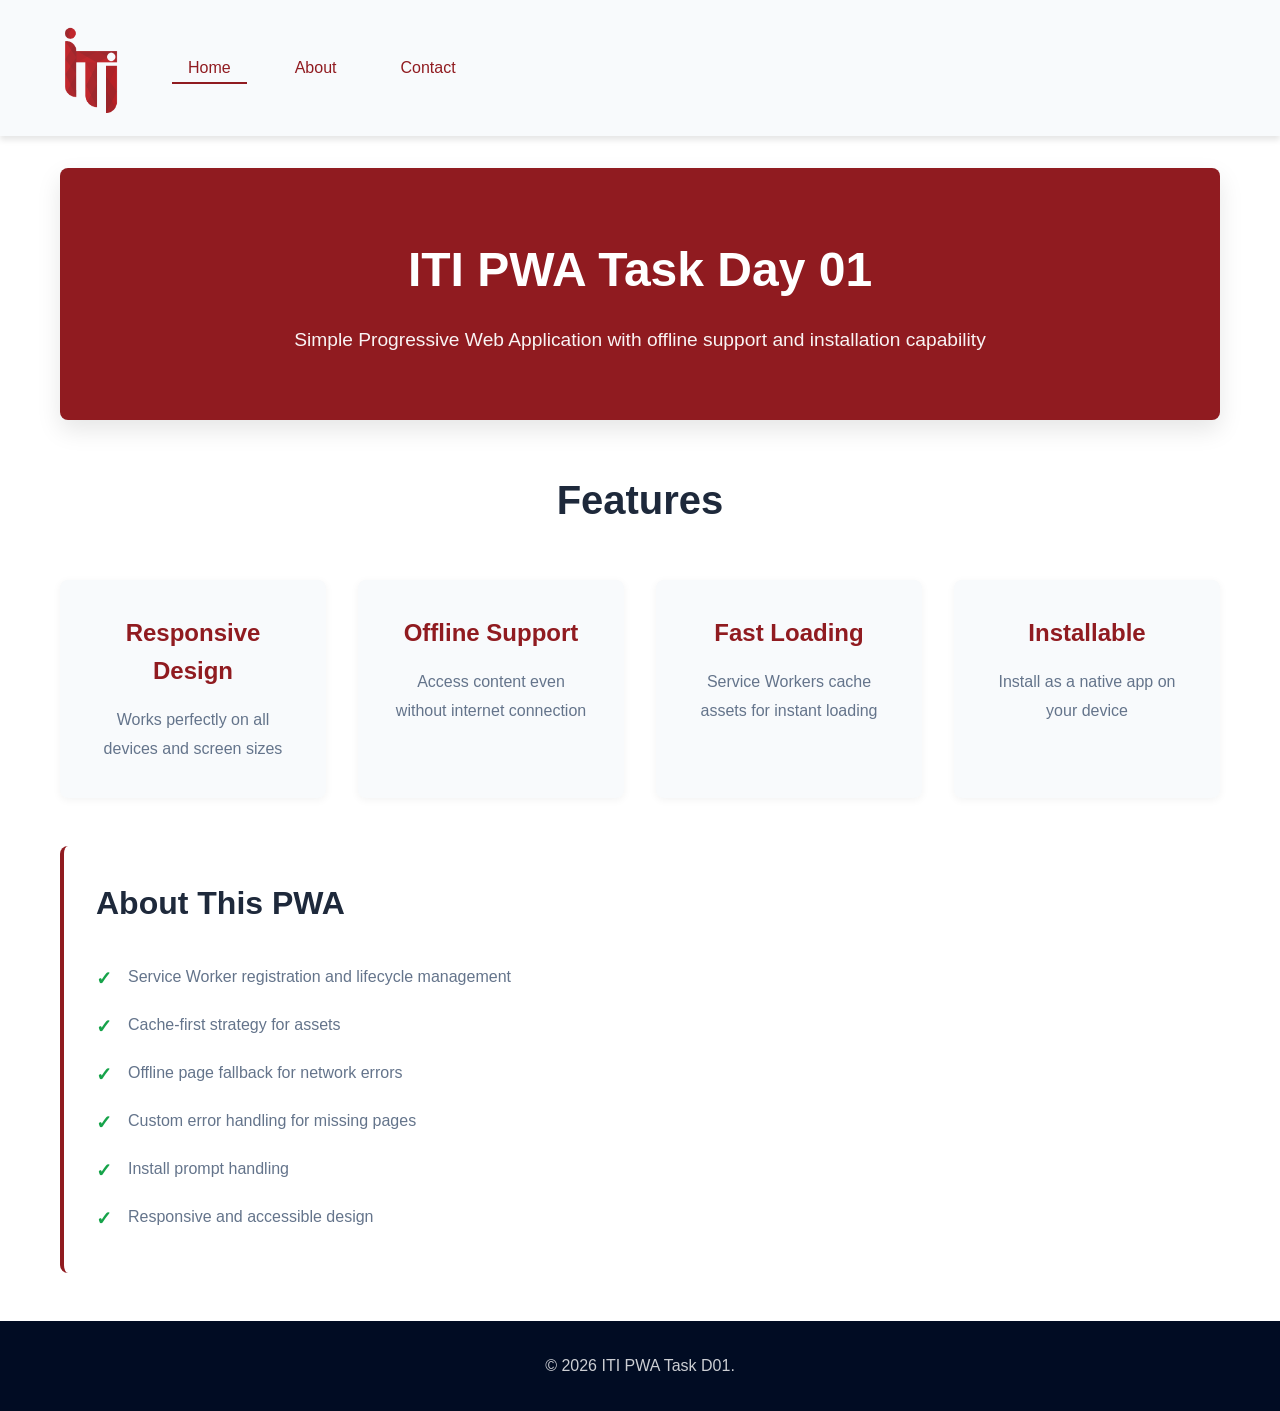
==== index.html @ 5566083b "Initial commit" ====
<!DOCTYPE html>
<html lang="en">

<head>
    <meta charset="UTF-8">
    <meta name="viewport" content="width=device-width, initial-scale=1.0">
    <title>ITI PWA - Home</title>
    <link rel="stylesheet" href="./css/styles.css">
    <link rel="manifest" href="manifest.json">
    <link rel="icon" type="image/png" href="./img/logo.jpg">
</head>

<body>
    <nav class="navbar">
        <div class="container">
            <div class="logo">
                <img src="./img/logo.jpg" alt="">
            </div>
            <ul class="nav-links">
                <li><a href="./index.html" class="active">Home</a></li>
                <li><a href="./pages/about.html">About</a></li>
                <li><a href="./pages/contact.html">Contact</a></li>
            </ul>
            <button id="installBtn" class="install-btn" style="display: none;">
                📥 Install App
            </button>
        </div>
    </nav>

    <main class="container">
        <section class="hero">
            <h1>ITI PWA Task Day 01</h1>
            <p>Simple Progressive Web Application with offline support and installation capability</p>
        </section>

        <section class="features">
            <h2>Features</h2>
            <div class="feature-grid">
                <div class="feature-card">
                    <h3>Responsive Design</h3>
                    <p>Works perfectly on all devices and screen sizes</p>
                </div>
                <div class="feature-card">
                    <h3>Offline Support</h3>
                    <p>Access content even without internet connection</p>
                </div>
                <div class="feature-card">
                    <h3>Fast Loading</h3>
                    <p>Service Workers cache assets for instant loading</p>
                </div>
                <div class="feature-card">
                    <h3>Installable</h3>
                    <p>Install as a native app on your device</p>
                </div>
            </div>
        </section>

        <section class="content">
            <h2>About This PWA</h2>
            <ul>
                <li>Service Worker registration and lifecycle management</li>
                <li>Cache-first strategy for assets</li>
                <li>Offline page fallback for network errors</li>
                <li>Custom error handling for missing pages</li>
                <li>Install prompt handling</li>
                <li>Responsive and accessible design</li>
            </ul>
        </section>
    </main>

    <footer class="footer">
        <p>&copy; 2026 ITI PWA Task D01.</p>
    </footer>

    <div id="installModal" class="modal" style="display: none;">
        <div class="modal-content">
            <span class="close">&times;</span>
            <h2>Install App</h2>
            <p>Install this app on your device</p>
            <button id="confirmInstall" class="btn-primary">Install</button>
            <button id="cancelInstall" class="btn-secondary">Cancel</button>
        </div>
    </div>

    <script src="./js/script.js"></script>
</body>

</html>
---- css/styles.css ----
:root {
    --primary-color: #901b20;
    --secondary-color: #901b216e;
    --success-color: #16a34a;
    --danger-color: #dc2626;
    --warning-color: #ea580c;
    --bg-light: #f8fafc;
    --bg-dark: #010c23;
    --text-dark: #1e293b;
    --text-light: #64748b;
    --border-color: #e2e8f0;
    --shadow: 0 4px 6px rgba(0, 0, 0, 0.1);
    --shadow-lg: 0 10px 25px rgba(0, 0, 0, 0.1);
}

* {
    margin: 0;
    padding: 0;
    box-sizing: border-box;
}

html {
    scroll-behavior: smooth;
}
body {
    font-family: 'Segoe UI', Tahoma, Geneva, Verdana, sans-serif;
    line-height: 1.6;
    color: var(--text-dark);
    background-color: #fff;
}

.container {
    max-width: 1200px;
    margin: 0 auto;
    padding: 0 20px;
}

.navbar {
    background:var(--bg-light);
    padding: 1rem 0;
    box-shadow: var(--shadow);
    position: sticky;
    top: 0;
    z-index: 100;
}

.navbar .container {
    display: flex;
    justify-content: space-between;
    align-items: center;
}

.navbar .logo h1 {
    color: var(--primary-color);
    font-size: 1.8rem;
    font-weight: bold;
    letter-spacing: 2px;
}

.logo img {
    width: 5vw;
    height: auto;
}

.navbar .nav-links {
    display: flex;
    list-style: none;
    gap: 2rem;
    flex: 1;
    margin-left: 3rem;
}

.navbar .nav-links a {
    color: var(--primary-color);
    text-decoration: none;
    font-weight: 500;
    transition: all 0.3s ease;
    padding: 0.5rem 1rem;
    border-radius: 4px;
    position: relative;
}

.navbar .nav-links a::after {
    content: '';
    position: absolute;
    bottom: 0;
    left: 0;
    width: 0;
    height: 2px;
    background: var(--primary-color);
    transition: width 0.3s ease;
}

.navbar .nav-links a:hover::after,
.navbar .nav-links a.active::after {
    width: 100%;
}


.install-btn {
    background: var(--primary-color);
    color: #fff;
    border: none;
    padding: 0.7rem 1.5rem;
    border-radius: 24px;
    font-weight: 600;
    cursor: pointer;
    transition: all 0.3s ease;
    font-size: 0.95rem;
}

.install-btn:hover {
    transform: translateY(-2px);
}

.install-btn:active {
    transform: translateY(0);
}

.hero {
    background: var(--primary-color);
    color: white;
    padding: 4rem 2rem;
    border-radius: 8px;
    text-align: center;
    margin: 2rem 0;
    box-shadow: var(--shadow-lg);
}

.hero h1 {
    font-size: 3rem;
    margin-bottom: 1rem;
    font-weight: bold;
}

.hero p {
    font-size: 1.2rem;
    opacity: 0.95;
}

.features {
    margin: 3rem 0;
}

.features h2 {
    text-align: center;
    font-size: 2.5rem;
    margin-bottom: 3rem;
    color: var(--text-dark);
}

.feature-grid {
    display: grid;
    grid-template-columns: repeat(auto-fit, minmax(250px, 1fr));
    gap: 2rem;
}

.feature-card {
    background: var(--bg-light);
    padding: 2rem;
    border-radius: 8px;
    text-align: center;
    transition: all 0.3s ease;
    border: 2px solid transparent;
    box-shadow: 0 2px 8px rgba(0, 0, 0, 0.05);
}

.feature-card:hover {
    border-color: var(--primary-color);
    transform: translateY(-5px);
    box-shadow: var(--shadow-lg);
}

.feature-card h3 {
    font-size: 1.5rem;
    margin-bottom: 1rem;
    color: var(--primary-color);
}

.feature-card p {
    color: var(--text-light);
    line-height: 1.8;
}

.content {
    background: white;
    padding: 2rem;
    margin: 2rem 0;
    border-radius: 8px;
    border-left: 4px solid var(--primary-color);
}

.content h2 {
    color: var(--text-dark);
    margin-bottom: 1.5rem;
    font-size: 2rem;
}

.content p {
    color: var(--text-light);
    margin-bottom: 1rem;
    line-height: 1.8;
}

.content ul {
    list-style: none;
    margin-left: 0;
}

.content li {
    padding: 0.7rem 0;
    padding-left: 2rem;
    position: relative;
    color: var(--text-light);
}

.content li:before {
    content: "✓";
    position: absolute;
    left: 0;
    color: var(--success-color);
    font-weight: bold;
    font-size: 1.2rem;
}

.page-header {
    background: var(--primary-color);
    color: white;
    padding: 3rem 2rem;
    border-radius: 8px;
    text-align: center;
    margin: 2rem 0;
}

.page-header h1 {
    font-size: 2.5rem;
    margin-bottom: 0.5rem;
}

.page-header p {
    font-size: 1.1rem;
    opacity: 0.95;
}

.contact-container {
    display: grid;
    grid-template-columns: 1fr 1fr;
    gap: 3rem;
    margin: 2rem 0;
}

.contact-form {
    background: var(--bg-light);
    padding: 2rem;
    border-radius: 8px;
    box-shadow: var(--shadow);
}

.contact-form h2 {
    margin-bottom: 1.5rem;
    color: var(--text-dark);
}

.form-group {
    margin-bottom: 1.5rem;
}

.form-group label {
    display: block;
    margin-bottom: 0.5rem;
    font-weight: 600;
    color: var(--text-dark);
}

.form-group input,
.form-group textarea {
    width: 100%;
    padding: 0.8rem;
    border: 2px solid var(--border-color);
    border-radius: 4px;
    font-family: inherit;
    font-size: 1rem;
    transition: all 0.3s ease;
}

.form-group input:focus,
.form-group textarea:focus {
    outline: none;
    border-color: var(--primary-color);
    box-shadow: 0 0 0 3px rgba(37, 99, 235, 0.1);
}

.form-message {
    margin-top: 1rem;
    padding: 1rem;
    border-radius: 4px;
    text-align: center;
    font-weight: 600;
}

.form-message.success {
    background: rgba(22, 163, 74, 0.1);
    color: var(--success-color);
    display: block !important;
}

.form-message.error {
    background: rgba(220, 38, 38, 0.1);
    color: var(--danger-color);
    display: block !important;
}

.contact-info {
    background: var(--bg-light);
    padding: 2rem;
    border-radius: 8px;
    height: fit-content;
}

.contact-info h2 {
    margin-bottom: 2rem;
    color: var(--text-dark);
}

.info-item {
    margin-bottom: 2rem;
    padding-bottom: 2rem;
    border-bottom: 1px solid var(--border-color);
}

.info-item:last-child {
    border-bottom: none;
    margin-bottom: 0;
    padding-bottom: 0;
}

.info-item h3 {
    color: var(--primary-color);
    margin-bottom: 0.8rem;
    font-size: 1.2rem;
}

.info-item p {
    color: var(--text-light);
    line-height: 1.8;
}

.info-item a {
    color: var(--primary-color);
    text-decoration: none;
    transition: color 0.3s ease;
}



.social-links {
    display: flex;
    gap: 1rem;
    flex-wrap: wrap;
}

.social-links a {
    display: inline-block;
    background: var(--primary-color);
    color: white;
    padding: 0.6rem 1.2rem;
    border-radius: 4px;
    text-decoration: none;
    transition: all 0.3s ease;
}

.social-links a:hover {
    transform: translateY(-2px);
}

.btn-primary,
.btn-secondary,
.btn-link {
    display: inline-block;
    padding: 0.8rem 1.8rem;
    border: none;
    border-radius: 4px;
    font-weight: 600;
    cursor: pointer;
    transition: all 0.3s ease;
    text-decoration: none;
    text-align: center;
    font-size: 1rem;
}

.btn-primary {
    background: var(--primary-color);
    color: white;
}

.btn-primary:hover {
    transform: translateY(-2px);
    box-shadow: var(--shadow);
}

.btn-secondary {
    background: white;
    color: var(--primary-color);
    border: 2px solid var(--primary-color);
}

.btn-secondary:hover {
    background: var(--primary-color);
    color: white;
}

.error-page {
    background: linear-gradient(135deg, var(--bg-light) 0%, #f1f5f9 100%);
    min-height: 70vh;
    display: flex;
    align-items: center;
    justify-content: center;
    padding: 2rem;
    border-radius: 8px;
    margin: 2rem 0;
}

.error-content {
    text-align: center;
    max-width: 600px;
    background: white;
    padding: 3rem 2rem;
    border-radius: 8px;
    box-shadow: var(--shadow-lg);
}

.error-icon {
    font-size: 5rem;
    margin-bottom: 1rem;
}

.error-content h1 {
    color: var(--text-dark);
    font-size: 2.5rem;
    margin-bottom: 1rem;
}

.error-content p {
    color: var(--text-light);
    margin-bottom: 2rem;
    font-size: 1.1rem;
}

.error-details {
    text-align: left;
    background: var(--bg-light);
    padding: 1.5rem;
    border-radius: 4px;
    margin: 2rem 0;
}

.error-details h3 {
    color: var(--primary-color);
    margin-bottom: 1rem;
}

.error-details ul {
    list-style: none;
    padding: 0;
}

.error-details li {
    padding: 0.5rem 0;
    color: var(--text-light);
}

.action-buttons {
    display: flex;
    gap: 1rem;
    justify-content: center;
    margin: 2rem 0;
    flex-wrap: wrap;
}

.suggestions {
    text-align: left;
    top: 50%;
    left: 50%;
    transform: translate(-50%, -50%);
}

.modal {
    position: fixed;
    top: 50%;
    left: 50%;
    transform: translate(-50%, -50%);
    display: flext;
    text-align: center;
    justify-content: center;
    align-items: center;
    width: 40vw;
}

.modal-content {
    background: white;
    padding: 2rem;
    border-radius: 8px;
    max-width: 500px;
    width: 90%;
    box-shadow: var(--shadow-lg);
    position: relative;
    animation: slideIn 0.3s ease;
}

.close {
    position: absolute;
    top: 1rem;
    right: 1.5rem;
    font-size: 2rem;
    cursor: pointer;
    color: var(--text-light);
    transition: color 0.3s ease;
}

.close:hover {
    color: var(--text-dark);
}

.modal-content h2 {
    color: var(--text-dark);
    margin-bottom: 1rem;
}

.modal-content p {
    color: var(--text-light);
    margin-bottom: 2rem;
    line-height: 1.8;
}

.modal-content .btn-primary,
.modal-content .btn-secondary {
    margin: 0.5rem;
}

.footer {
    background: var(--bg-dark);
    color: white;
    text-align: center;
    padding: 2rem;
    margin-top: 3rem;
}

.footer p {
    opacity: 0.8;
    margin: 0;
}

@media (max-width: 768px) {
    .navbar .container {
        flex-direction: column;
        gap: 1rem;
    }

    .navbar .nav-links {
        margin-left: 0;
        gap: 1rem;
        order: 3;
        width: 100%;
        margin-top: 1rem;
    }

    .navbar .install-btn {
        order: 2;
    }

    .hero h1 {
        font-size: 2rem;
    }

    .hero p {
        font-size: 1rem;
    }

    .feature-grid {
        grid-template-columns: 1fr;
    }

    .contact-container {
        grid-template-columns: 1fr;
        gap: 2rem;
    }

    .navigation-links {
        flex-direction: column;
    }

    .page-header h1 {
        font-size: 2rem;
    }

    .modal-content {
        width: 95%;
    }
}

@media (max-width: 480px) {
    .navbar .logo h1 {
        font-size: 1.4rem;
    }

    .navbar .nav-links {
        gap: 0.5rem;
    }

    .navbar .nav-links a {
        padding: 0.4rem 0.8rem;
        font-size: 0.9rem;
    }

    .hero h1 {
        font-size: 1.5rem;
    }

    .hero p {
        font-size: 0.95rem;
    }

    .features h2 {
        font-size: 2rem;
    }

    .error-content {
        padding: 2rem 1rem;
    }

    .error-icon {
        font-size: 4rem;
    }

    .error-content h1 {
        font-size: 1.8rem;
    }
}
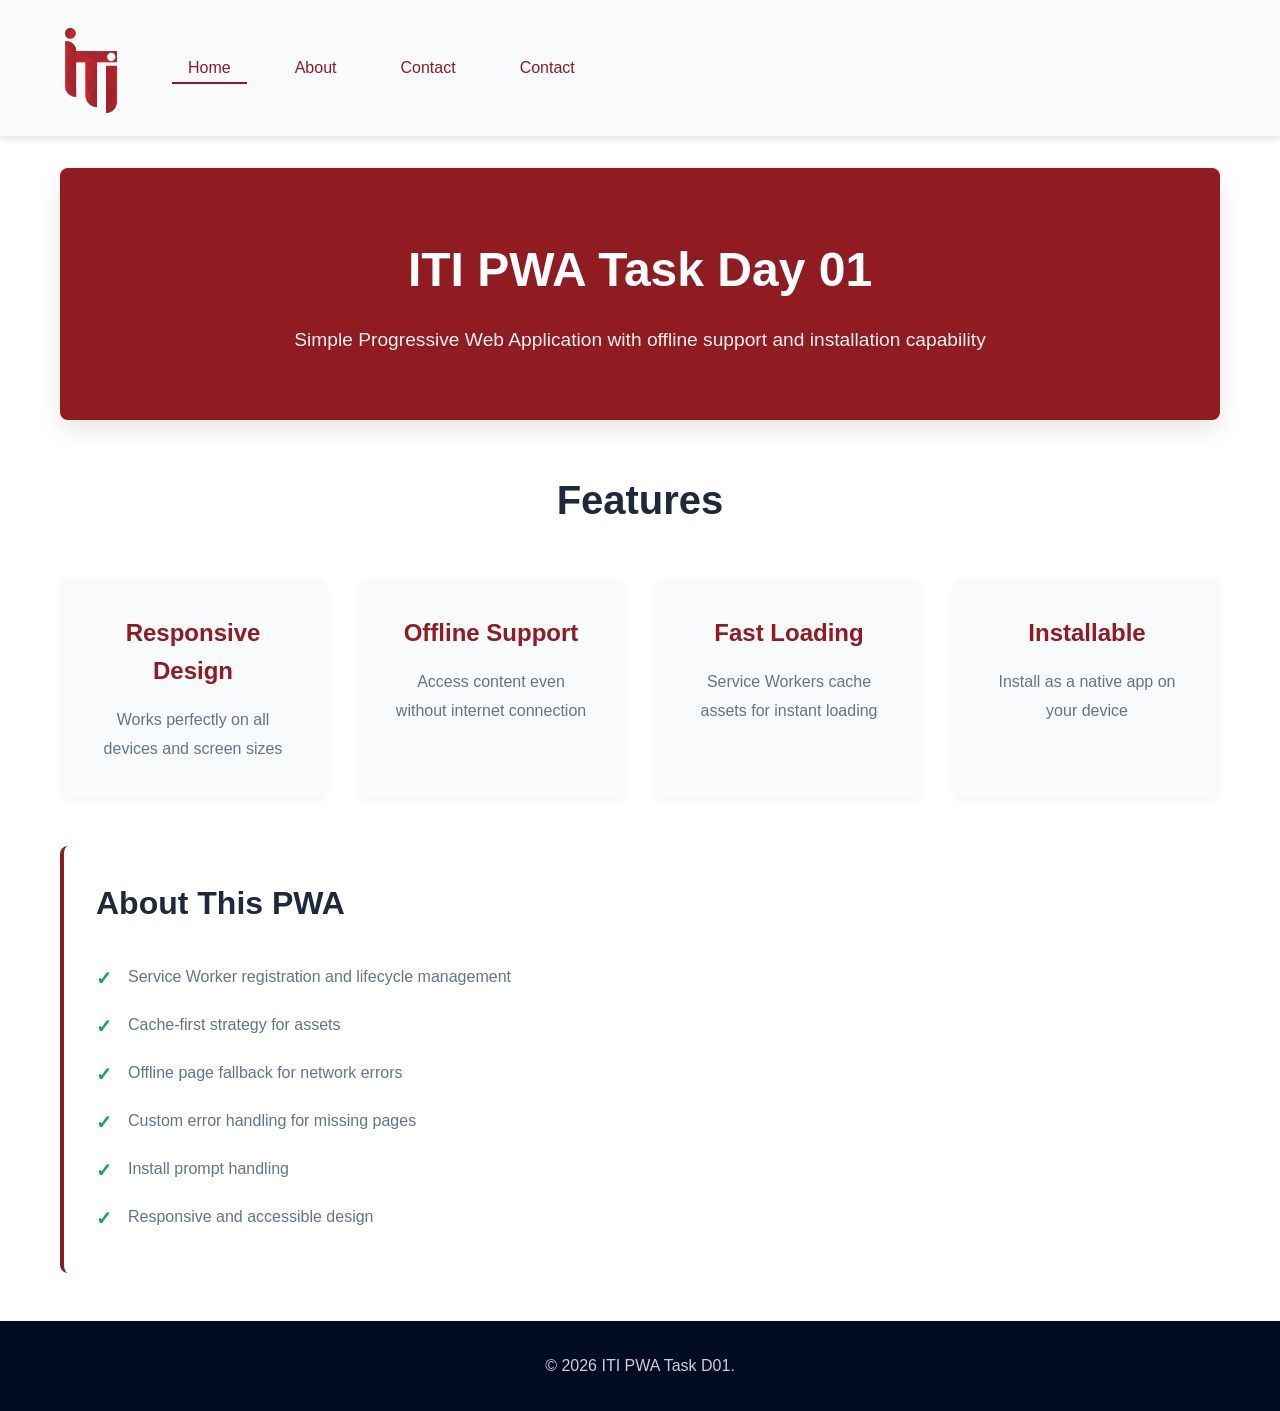
==== commit 766eeda7: "fix the fetch part" ====
--- a/index.html
+++ b/index.html
@@ -20,6 +20,7 @@
                 <li><a href="./index.html" class="active">Home</a></li>
                 <li><a href="./pages/about.html">About</a></li>
                 <li><a href="./pages/contact.html">Contact</a></li>
+                <li><a href="./pages/codntact.html">Contact</a></li>
             </ul>
             <button id="installBtn" class="install-btn" style="display: none;">
                 📥 Install App
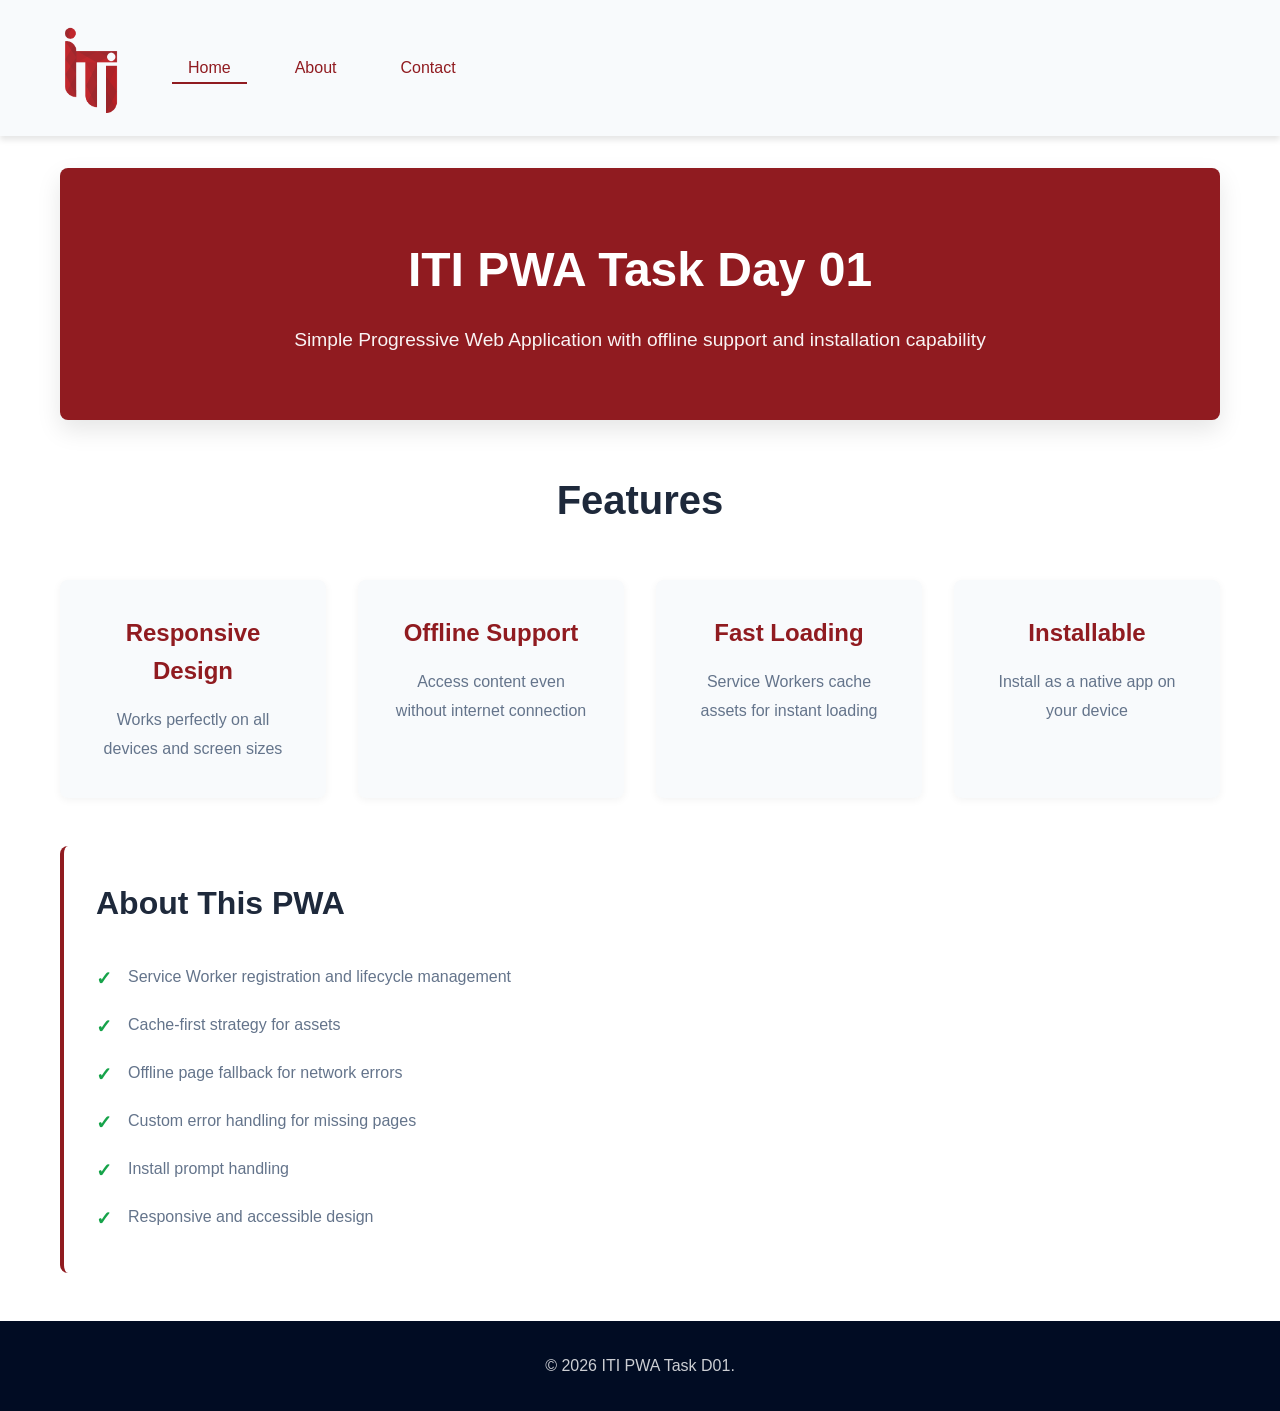
==== commit 28cfbbf2: "Remove Invalid nav item" ====
--- a/index.html
+++ b/index.html
@@ -20,7 +20,6 @@
                 <li><a href="./index.html" class="active">Home</a></li>
                 <li><a href="./pages/about.html">About</a></li>
                 <li><a href="./pages/contact.html">Contact</a></li>
-                <li><a href="./pages/codntact.html">Contact</a></li>
             </ul>
             <button id="installBtn" class="install-btn" style="display: none;">
                 📥 Install App
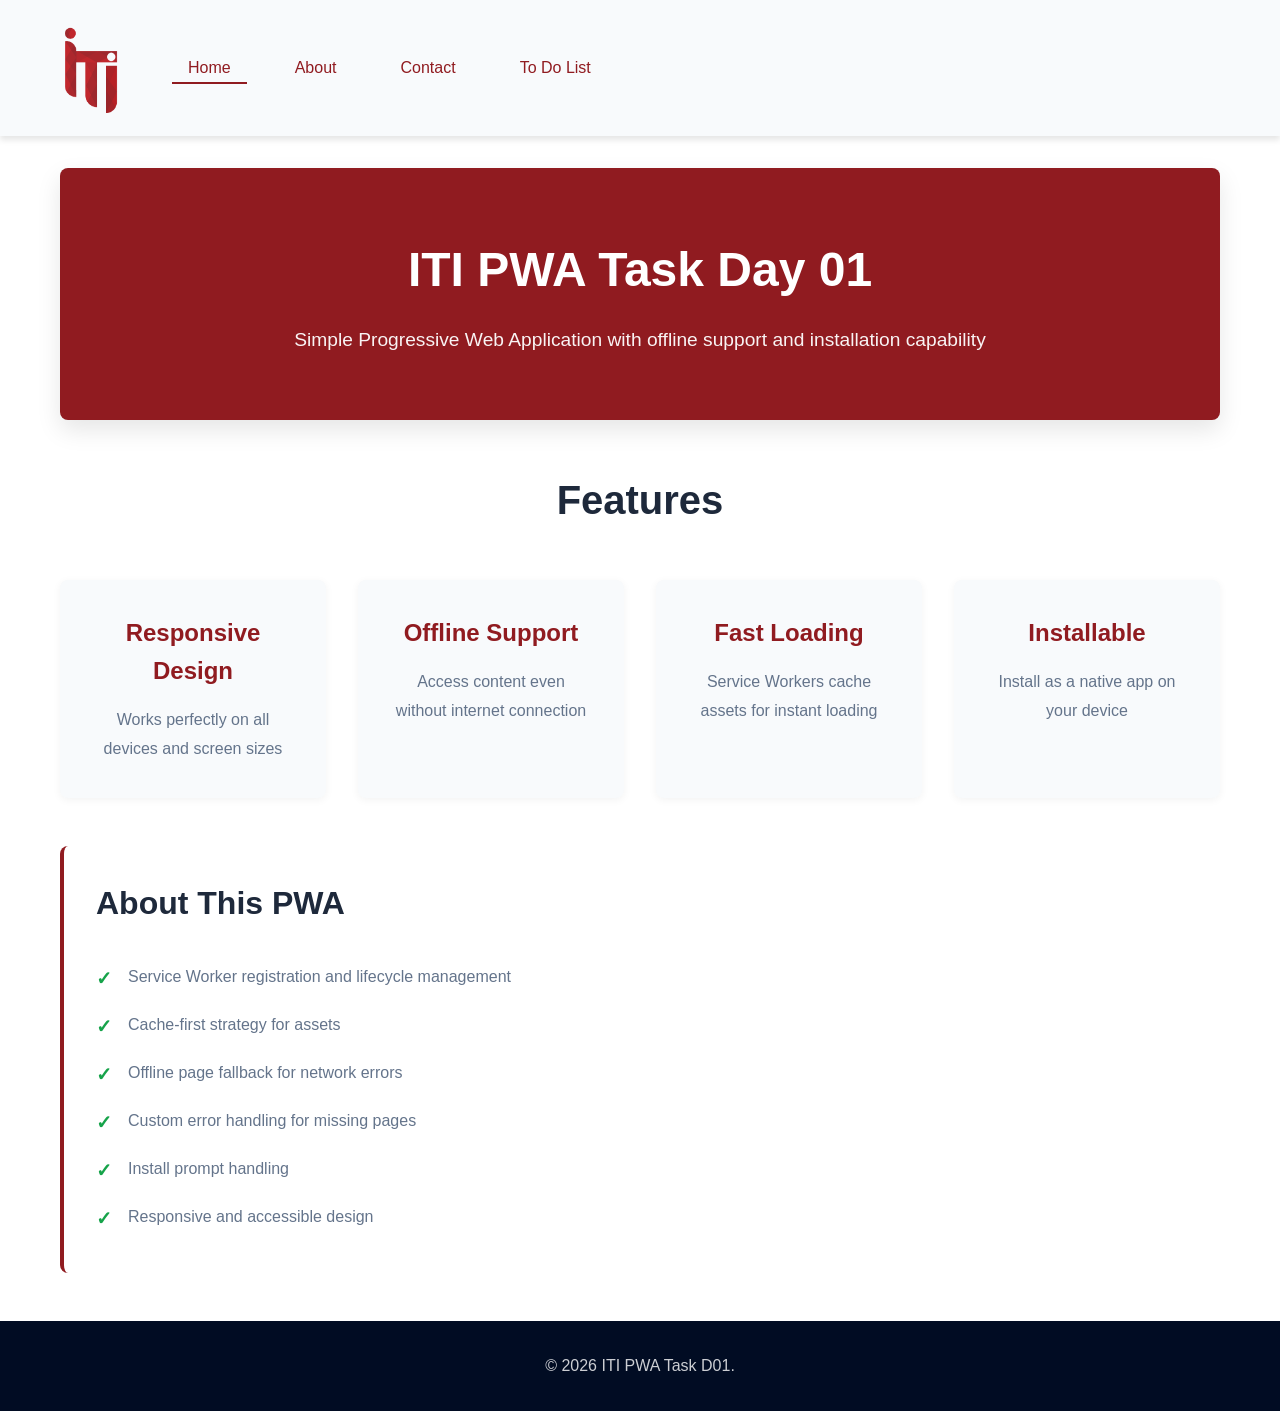
==== commit 7dee2363: "add notifications part" ====
--- a/index.html
+++ b/index.html
@@ -20,6 +20,7 @@
                 <li><a href="./index.html" class="active">Home</a></li>
                 <li><a href="./pages/about.html">About</a></li>
                 <li><a href="./pages/contact.html">Contact</a></li>
+                <li><a href="./pages/todo.html">To Do List</a></li>
             </ul>
             <button id="installBtn" class="install-btn" style="display: none;">
                 📥 Install App
--- a/css/styles.css
+++ b/css/styles.css
@@ -537,6 +537,193 @@
     margin: 0.5rem;
 }
 
+.todo-wrapper {
+    background: white;
+    padding: 2rem;
+    border-radius: 8px;
+    margin: 2rem 0;
+    box-shadow: var(--shadow-lg);
+    max-width: 800px;
+    margin-left: auto;
+    margin-right: auto;
+}
+
+.todo-wrapper h1 {
+    color: var(--text-dark);
+    text-align: center;
+    margin: 2rem 0;
+    font-size: 2.5rem;
+    border-bottom: 3px solid var(--primary-color);
+    padding-bottom: 1rem;
+}
+
+.task-form {
+    background: var(--bg-light);
+    padding: 2rem;
+    border-radius: 8px;
+    margin-bottom: 2rem;
+    border-left: 4px solid var(--primary-color);
+}
+
+.task-form .form-group {
+    margin-bottom: 1.5rem;
+}
+
+.task-form label {
+    display: block;
+    margin-bottom: 0.5rem;
+    font-weight: 600;
+    color: var(--text-dark);
+}
+
+.task-form input[type="text"],
+.task-form input[type="datetime-local"] {
+    width: 100%;
+    padding: 0.8rem;
+    border: 2px solid var(--border-color);
+    border-radius: 4px;
+    font-family: inherit;
+    font-size: 1rem;
+    transition: all 0.3s ease;
+}
+
+.task-form input[type="text"]:focus,
+.task-form input[type="datetime-local"]:focus {
+    outline: none;
+    border-color: var(--primary-color);
+    box-shadow: 0 0 0 3px rgba(144, 27, 32, 0.1);
+}
+
+.task-form input[type="submit"] {
+    width: 100%;
+}
+
+.tasks-container {
+    margin-top: 2rem;
+    min-height: 100px;
+}
+
+.no-tasks {
+    text-align: center;
+    color: var(--text-light);
+    padding: 3rem 2rem;
+    font-size: 1.1rem;
+    background: var(--bg-light);
+    border-radius: 8px;
+}
+
+.task {
+    background: white;
+    border: 2px solid var(--border-color);
+    padding: 1.5rem;
+    margin-bottom: 1rem;
+    border-radius: 8px;
+    transition: all 0.3s ease;
+    display: flex;
+    justify-content: space-between;
+    align-items: center;
+}
+
+.task:hover {
+    border-color: var(--primary-color);
+    box-shadow: var(--shadow);
+    transform: translateY(-2px);
+}
+
+.task.done {
+    background: rgba(22, 163, 74, 0.05);
+    border-color: var(--success-color);
+}
+
+.task.done .task-name {
+    text-decoration: line-through;
+    color: var(--text-light);
+}
+
+.task.overdue {
+    border-left: 5px solid var(--danger-color);
+    background: rgba(220, 38, 38, 0.03);
+}
+
+.task-content {
+    flex: 1;
+}
+
+.task-name {
+    display: block;
+    font-size: 1.2rem;
+    margin-bottom: 0.5rem;
+    color: var(--text-dark);
+    word-break: break-word;
+}
+
+.task-date {
+    display: block;
+    color: var(--text-light);
+    font-size: 0.9rem;
+}
+
+.task-actions {
+    display: flex;
+    gap: 1rem;
+    margin-left: 1rem;
+}
+
+.btn-complete,
+.btn-delete {
+    background: none;
+    border: none;
+    cursor: pointer;
+    font-size: 1.2rem;
+    transition: all 0.3s ease;
+    padding: 0.5rem;
+    border-radius: 4px;
+}
+
+.btn-complete {
+    color: var(--success-color);
+}
+
+.btn-complete:hover {
+    background: rgba(22, 163, 74, 0.1);
+    transform: scale(1.2);
+}
+
+.btn-delete {
+    color: var(--danger-color);
+}
+
+.btn-delete:hover {
+    background: rgba(220, 38, 38, 0.1);
+    transform: scale(1.2);
+}
+
+.btn-danger {
+    display: inline-block;
+    padding: 0.8rem 1.5rem;
+    background: var(--danger-color);
+    color: white;
+    border: none;
+    border-radius: 4px;
+    font-weight: 600;
+    cursor: pointer;
+    transition: all 0.3s ease;
+    font-size: 1rem;
+    margin-bottom: 1rem;
+    width: 100%;
+}
+
+.btn-danger:hover {
+    transform: translateY(-2px);
+    box-shadow: var(--shadow);
+}
+
+.btn-danger:disabled {
+    opacity: 0.5;
+    cursor: not-allowed;
+    transform: none;
+}
+
 .footer {
     background: var(--bg-dark);
     color: white;
@@ -596,6 +783,30 @@
     .modal-content {
         width: 95%;
     }
+
+    .todo-wrapper {
+        padding: 1.5rem;
+    }
+
+    .todo-wrapper h1 {
+        font-size: 2rem;
+    }
+
+    .task {
+        flex-direction: column;
+        align-items: flex-start;
+    }
+
+    .task-actions {
+        width: 100%;
+        margin-left: 0;
+        margin-top: 1rem;
+        justify-content: flex-end;
+    }
+
+    .task-form {
+        padding: 1.5rem;
+    }
 }
 
 @media (max-width: 480px) {
